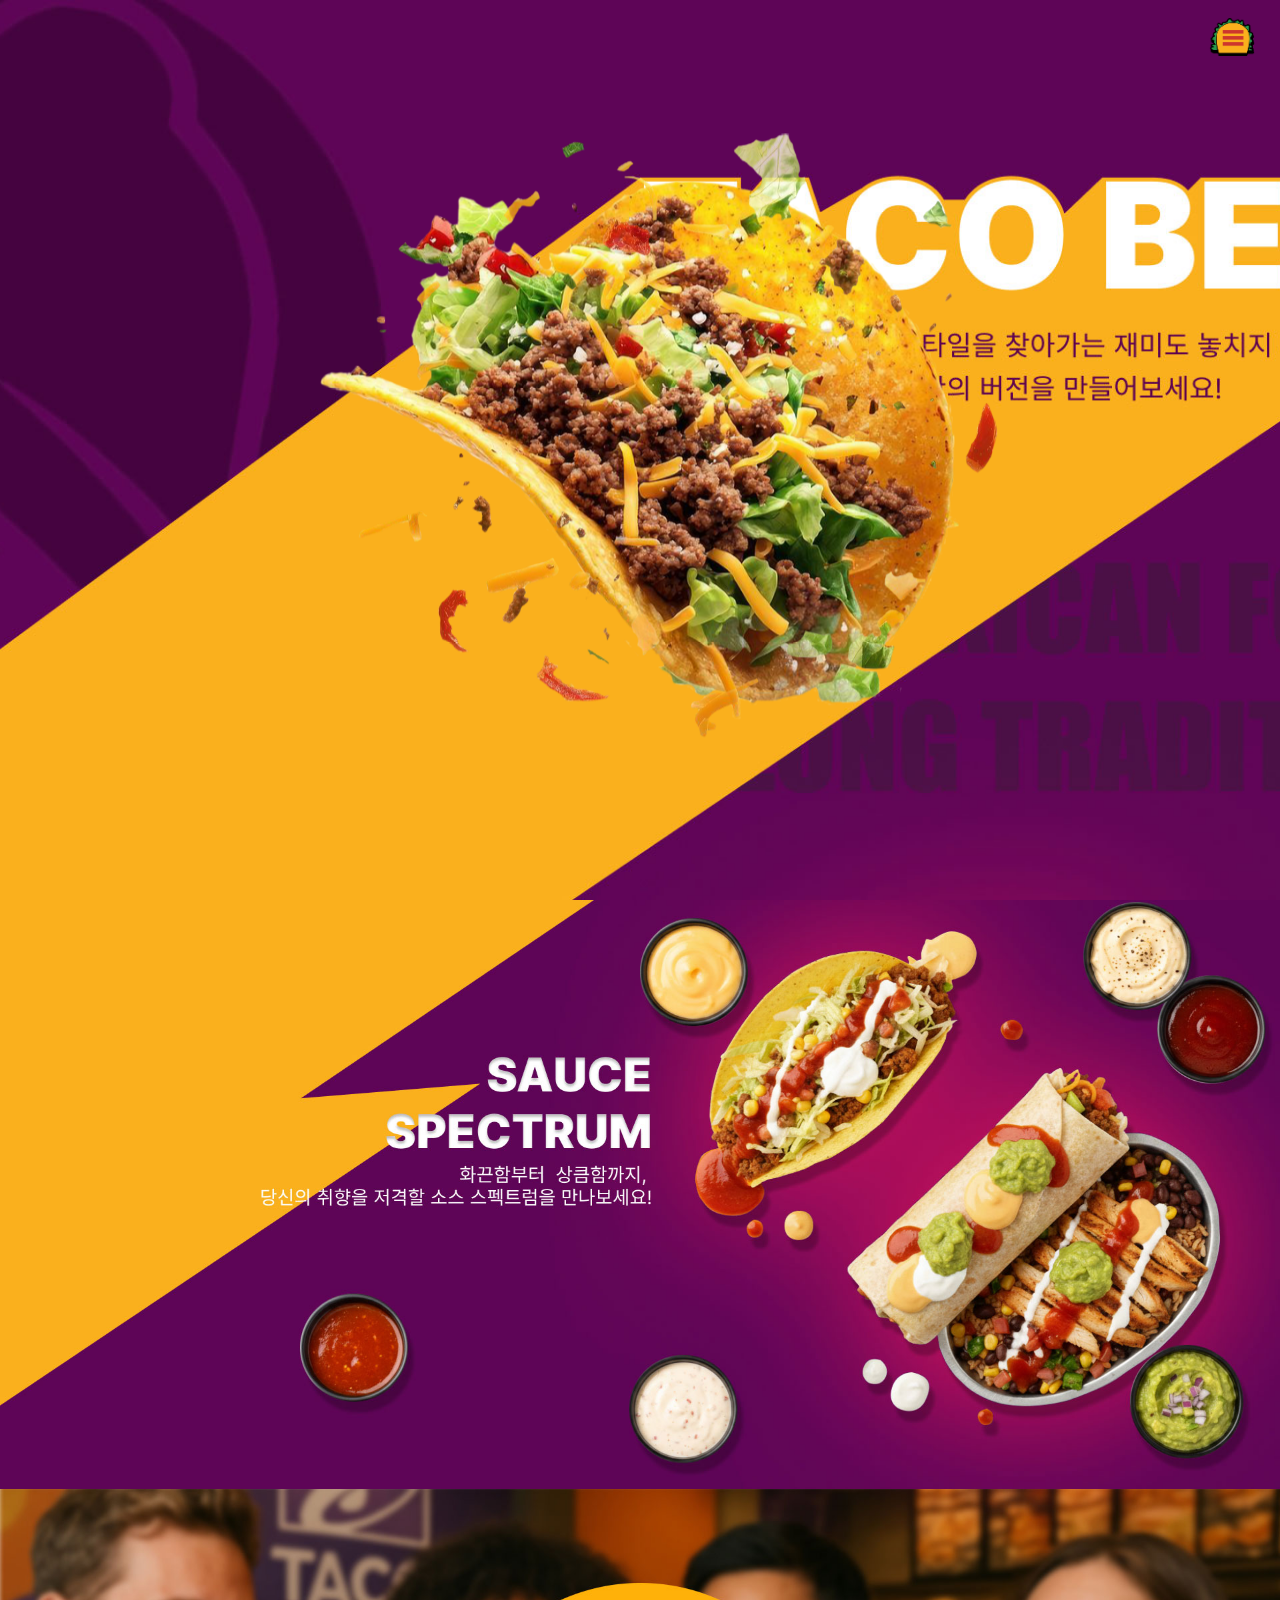
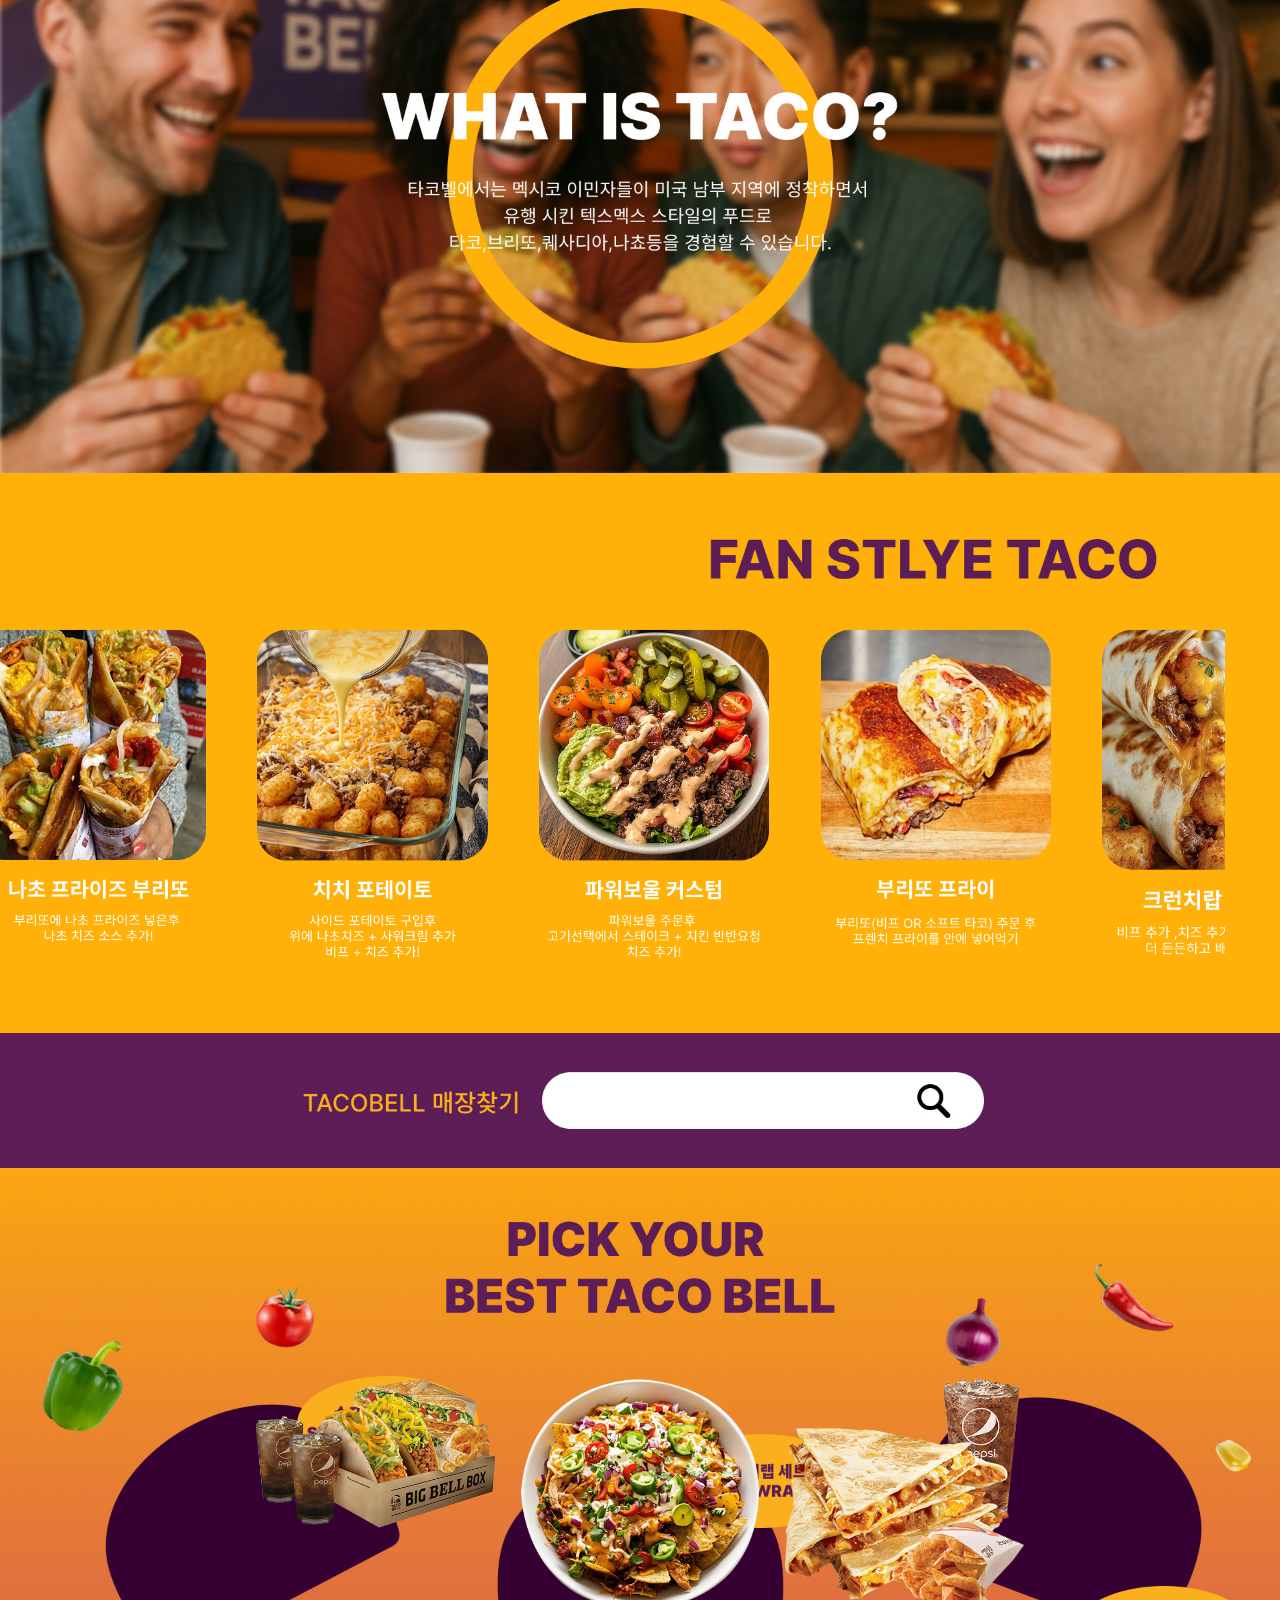
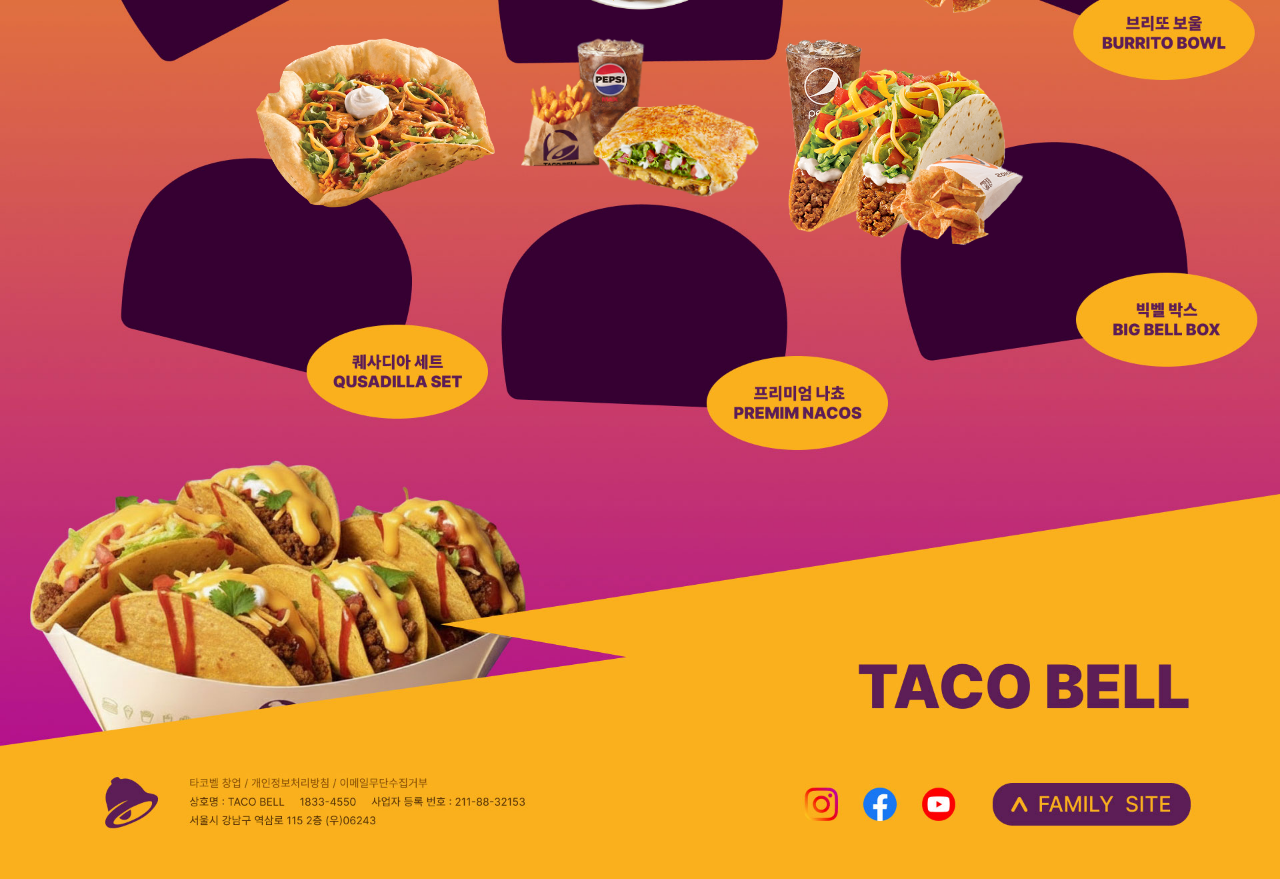
==== index.html @ 6189cd12 "타코" ====
<!DOCTYPE html>
<html lang="ko">
  <head>
    <meta charset="UTF-8" />
    <meta name="viewport" content="width=device-width, initial-scale=1.0" />
    <link rel="stylesheet" href="style.css" />
    <title>tacobell</title>
  </head>

  <body>

    <!-- 우측 상단 고정 네비게이션 -->
    <div class="nav-wrap" id="navWrap">
      <nav class="nav-menu" id="navMenu">
        <a href="index.html">Home</a>
        <a href="#">Menu</a>
        <a href="sns.html">SNS</a>
        <a href="#">Store</a>
      </nav>
      <button class="nav-icon" id="toggle">
        <img src="icon.png" alt="menu" />
      </button>
    </div>

    <div id="wrap">
      <!-- HEADER -->
      <div id="header">
        <img src="main_01.jpg" alt="" class="bg" />
        <div class="taco-wrap slide-down">
          <img src="taco1.png" alt="타코" class="taco-main" />
          <img src="taco2.png" alt="부시래기" class="taco-deco" />
        </div>
      </div>

      <div id="main">
        <img src="main_02.jpg" alt="" class="bg" />
      </div>
      <div id="taco"><img src="main_03.jpg" alt="" /></div>
      <div id="fan">
        <img src="main_04.jpg" alt="" class="fan-bg" />
        <div class="slider-container">
          <img src="fd1.png" alt="팬 1" class="slide-item" />
          <img src="fd2.png" alt="팬 2" class="slide-item" />
          <img src="fd3.png" alt="팬 3" class="slide-item" />
          <img src="fd4.png" alt="팬 4" class="slide-item" />
          <img src="fd5.png" alt="팬 5" class="slide-item slide-item--narrow" />
        </div>
      </div>
      <div id="search">
        <img src="main_05.jpg" alt="" class="bg" />
      </div>
      <div id="menu">
        <img src="main_06.jpg" alt="" />
        <div class="food-items">
          <img src="food1.png" alt="" class="food-img" />
          <img src="food2.png" alt="" class="food-img" />
          <img src="food3.png" alt="" class="food-img" />
          <img src="food4.png" alt="" class="food-img" />
          <img src="food5.png" alt="" class="food-img" />
          <img src="food6.png" alt="" class="food-img" />
        </div>
      </div>
      <div id="footer"><img src="main_07.jpg" alt="" /></div>
    </div>

    <script>
      // 네비게이션
      const toggle = document.getElementById('toggle');
      const navMenu = document.getElementById('navMenu');
      toggle.addEventListener('click', function () {
        navMenu.classList.toggle('open');
      });

      // 무한 슬라이더 (순환, 복제 없음)
      const items = Array.from(document.querySelectorAll('#fan .slide-item'));
      const vw = window.innerWidth / 100;
      const itemW = 18 * vw;
      const gap = 4 * vw;
      const step = itemW + gap;

      // 초기 위치 설정
      const positions = items.map(function (item, i) {
        const x = i * step;
        item.style.left = x + 'px';
        return x;
      });

      const speed = 0.3;

      function animateSlider() {
        const maxPos = Math.max.apply(null, positions);
        for (let i = 0; i < items.length; i++) {
          positions[i] -= speed;
          if (positions[i] + itemW < 0) {
            positions[i] = maxPos + step - speed;
          }
          items[i].style.left = positions[i] + 'px';
        }
        requestAnimationFrame(animateSlider);
      }
      animateSlider();
    </script>
  </body>
</html>
---- style.css ----
/* ==============================
   RESET & BASE
============================== */
* {
  margin: 0;
  padding: 0;
  box-sizing: border-box;
}

/* ==============================
   NAV WRAP (우측 상단 고정)
============================== */
.nav-wrap {
  position: fixed;
  top: 2vh;
  right: 2vw;
  z-index: 1000;
  display: flex;
  align-items: center;
  gap: 1.5vw;
}

/* 메뉴 항목들 (기본: 숨김) */
.nav-menu {
  display: flex;
  align-items: center;
  gap: 1.5vw;
  overflow: hidden;
  max-width: 0;
  opacity: 0;
  transition: max-width 0.4s ease, opacity 0.3s ease;
  white-space: nowrap;
}

.nav-menu.open {
  max-width: 50vw;
  opacity: 1;
}

.nav-menu a {
  text-decoration: none;
  color: #ffffff;
  font-size: 1.2vw;
  font-weight: 700;
  letter-spacing: 0.08em;
  text-shadow: 0 1px 4px rgba(0,0,0,0.6);
  transition: color 0.2s ease;
}

.nav-menu a:hover {
  color: #2563eb;
}

/* 아이콘 버튼 */
.nav-icon {
  background: none;
  border: none;
  cursor: pointer;
  padding: 0;
  flex-shrink: 0;
}

.nav-icon img {
  width: 3.5vw;
  min-width: 40px;
  max-width: 60px;
  display: block;
}

/* ==============================
   HEADER
============================== */
#header {
  position: relative;
  width: 100%;
  height: 100vh;
  overflow: hidden;
}

#header .bg {
  width: 100%;
  height: 100%;
  object-fit: cover;
  display: block;
}

/* ==============================
   TACO ANIMATION
============================== */
.taco-wrap {
  position: absolute;
  top: 50%;
  left: 50%;
  transform: translate(-50%, -50%);
}

.taco-main {
  width: 22vw;
}

.taco-deco {
  position: absolute;
  width: 10vw;
  bottom: -2vh;
  right: -3vw;
}

.slide-down {
  animation: slide-down 0.6s cubic-bezier(.25,.46,.45,.94) both;
}

@keyframes slide-down {
  0% {
    transform: translate(-50%, calc(-50% - 20vh));
    opacity: 0;
  }
  100% {
    transform: translate(-50%, -50%);
    opacity: 1;
  }
}

/* ==============================
   MAIN SECTIONS
============================== */
#wrap img {
  width: 100%;
  display: block;
}

#main {
  position: relative;
}

#main .bg {
  width: 100%;
  display: block;
}


/* ==============================
   FAN SLIDER
============================== */
#fan {
  position: relative;
  overflow: hidden;
}

.fan-bg {
  width: 100%;
  display: block;
}

.slider-container {
  position: absolute;
  bottom: 5vh;
  left: 0;
  width: 100%;
  overflow: hidden;
}

.slider-container {
  position: absolute;
  top: 60%;
  transform: translateY(-50%);
  left: 0;
  width: 100%;
  height: 28vw;
  overflow: hidden;
}

#fan .slide-item {
  position: absolute;
  width: 18vw;
  top: 0;
}

#fan .slide-item--narrow {
  width: 9.6vw;
}

/* ==============================
   SEARCH
============================== */
#search {
  position: relative;
}


/* ==============================
   MENU / FOOD ITEMS
============================== */
#menu {
  position: relative;
}

.food-items {
  position: absolute;
  top: 50%;
  left: 50%;
  transform: translate(-50%, -50%);
  display: grid;
  grid-template-columns: repeat(3, 1fr);
  gap: 2vw;
  width: 60vw;
}

.food-items img {
  width: 100%;
}

/* ==============================
   FOOTER
============================== */
#footer img {
  width: 100%;
  display: block;
}
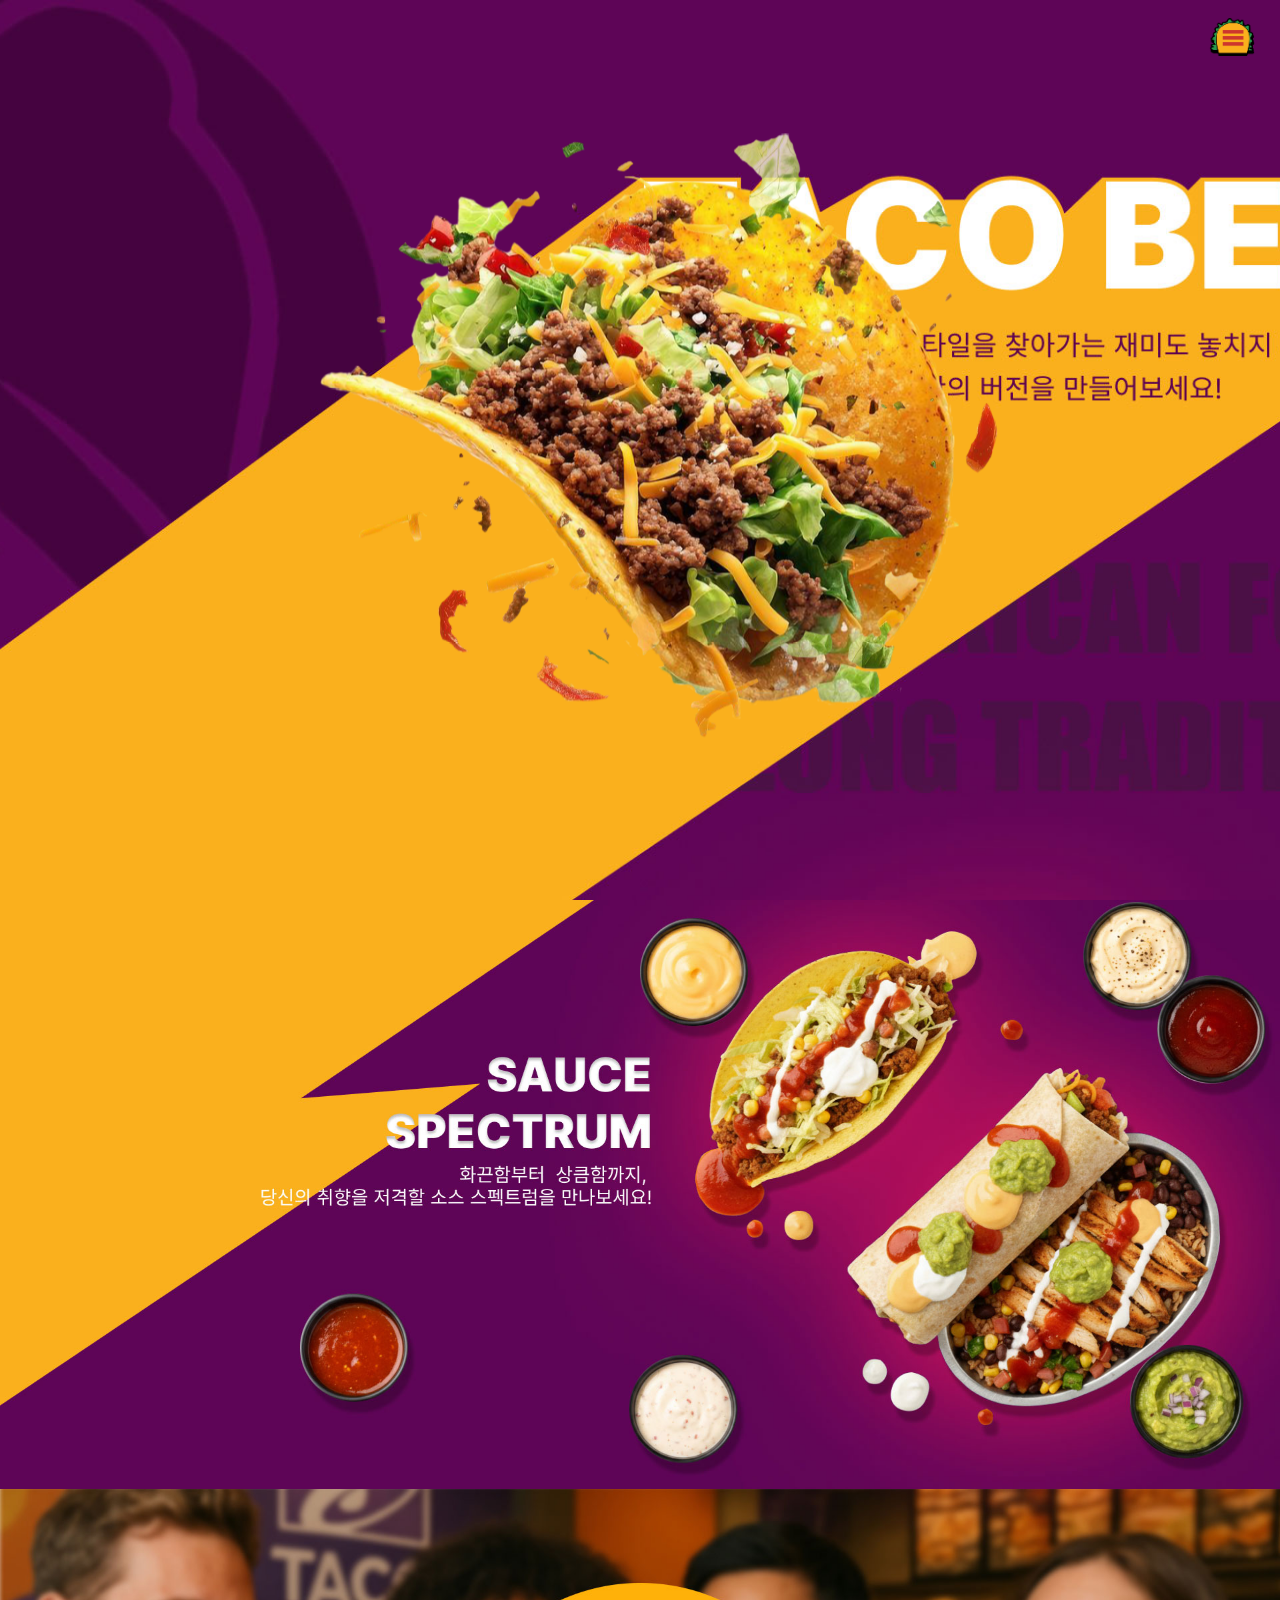
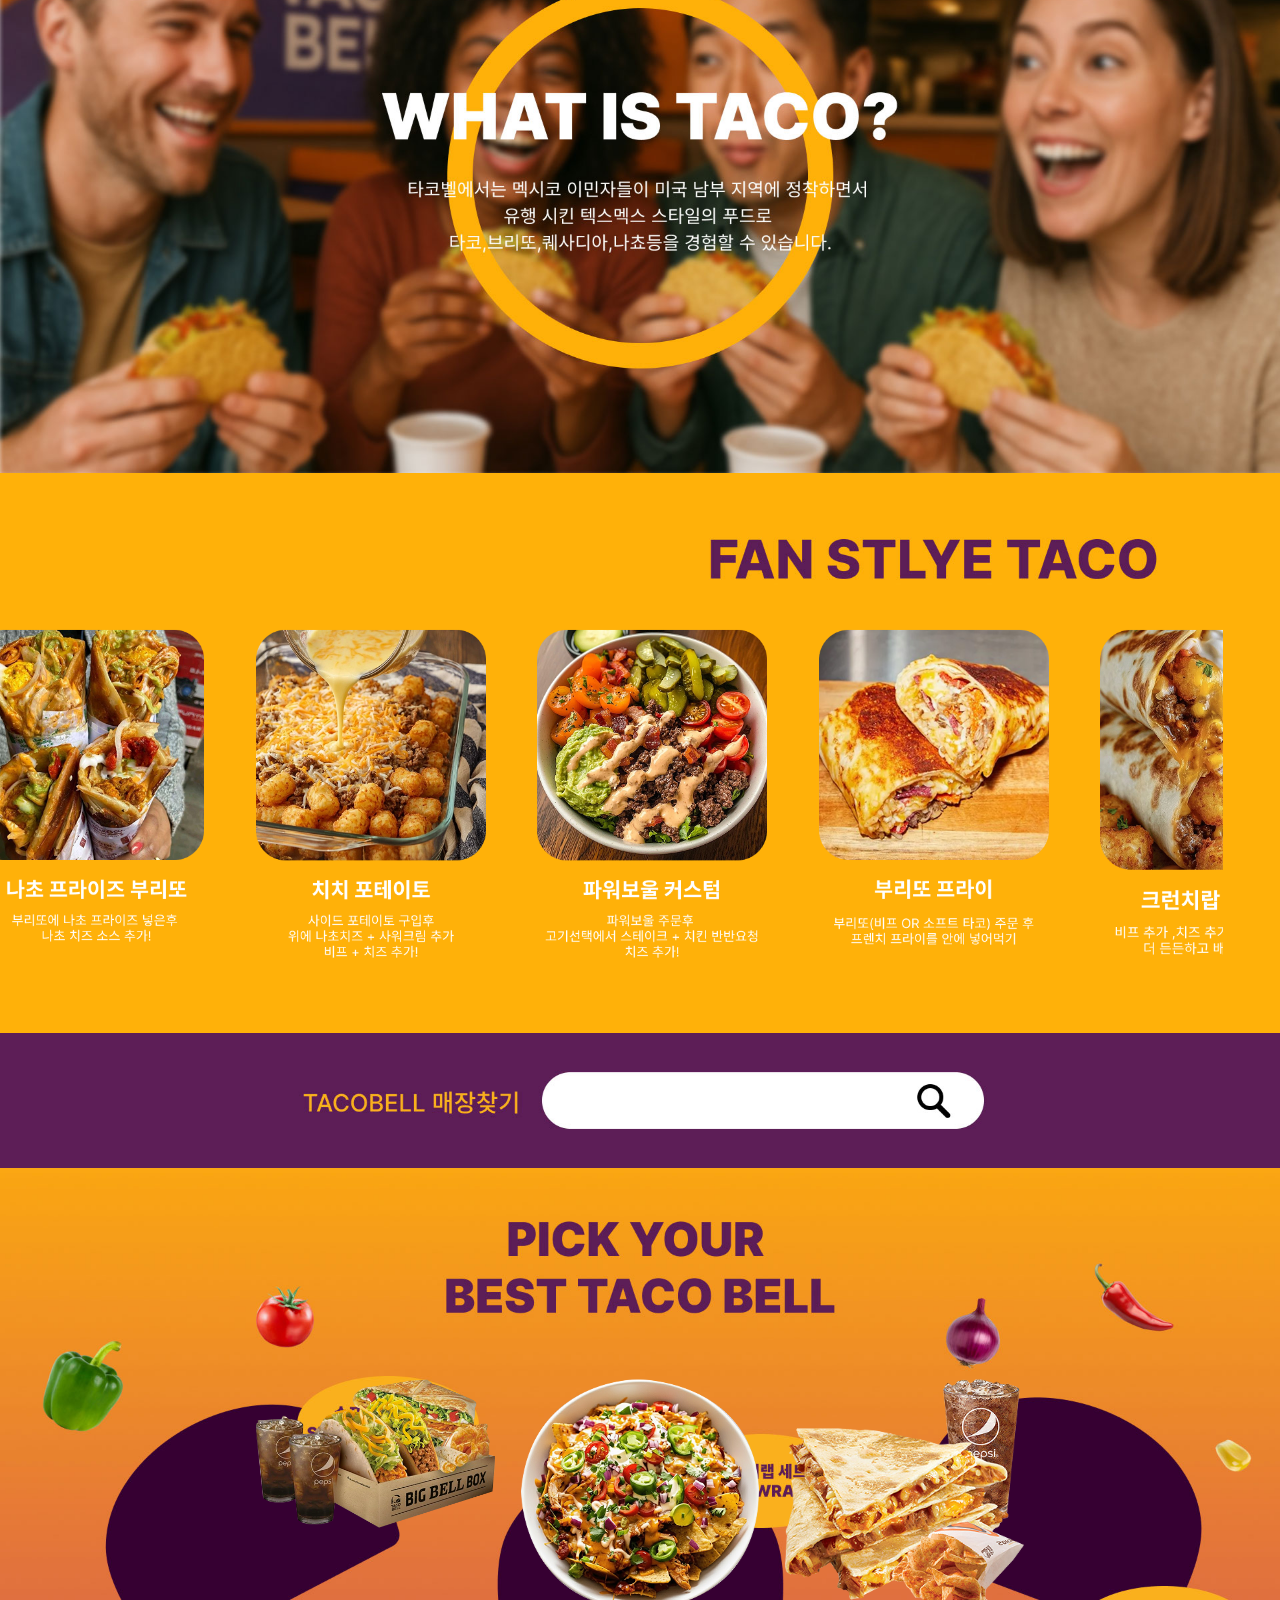
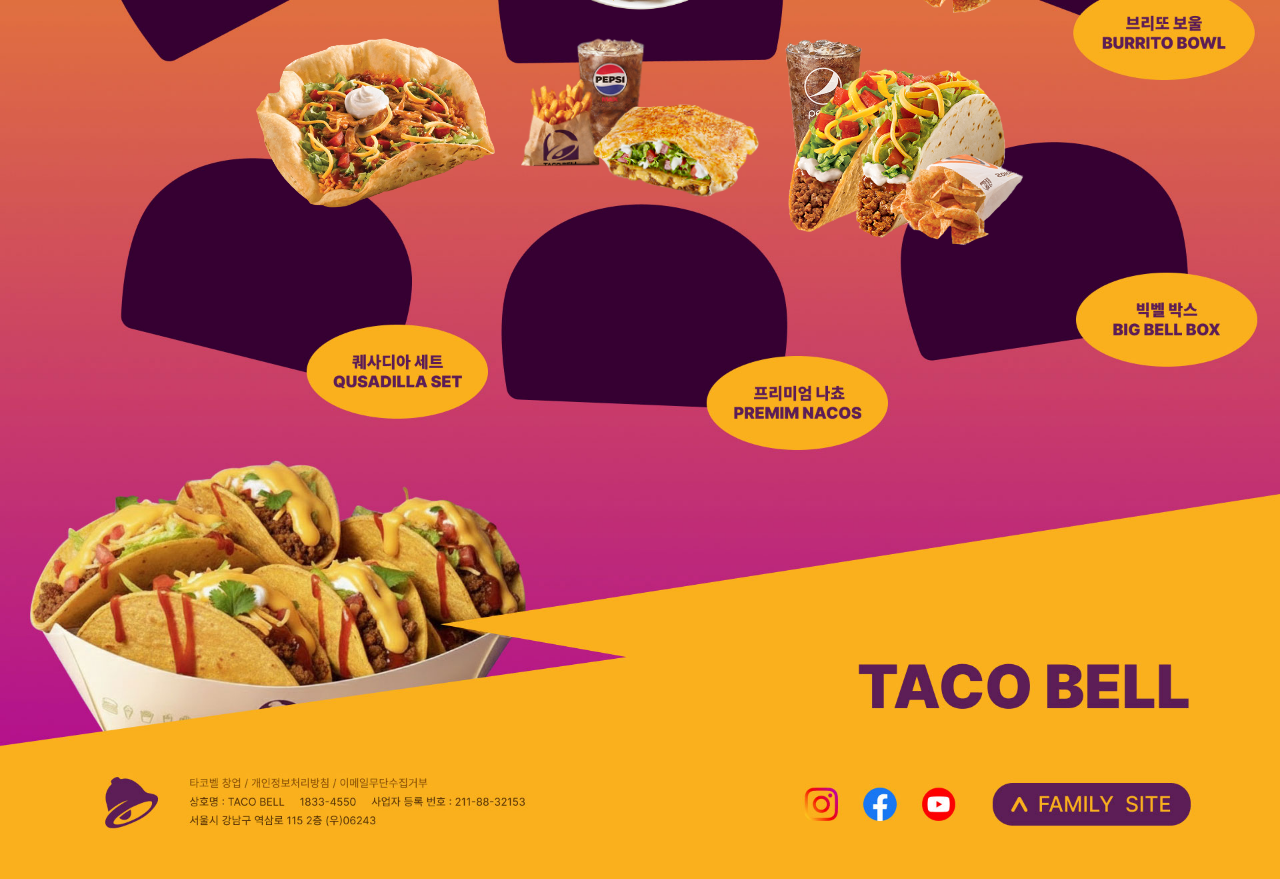
==== commit cb6f6661: "폴더정리" ====
--- a/index.html
+++ b/index.html
@@ -18,49 +18,49 @@
         <a href="#">Store</a>
       </nav>
       <button class="nav-icon" id="toggle">
-        <img src="icon.png" alt="menu" />
+        <img src="images/icon.png" alt="menu" />
       </button>
     </div>
 
     <div id="wrap">
       <!-- HEADER -->
       <div id="header">
-        <img src="main_01.jpg" alt="" class="bg" />
+        <img src="images/main_01.jpg" alt="" class="bg" />
         <div class="taco-wrap slide-down">
-          <img src="taco1.png" alt="타코" class="taco-main" />
-          <img src="taco2.png" alt="부시래기" class="taco-deco" />
+          <img src="images/taco1.png" alt="타코" class="taco-main" />
+          <img src="images/taco2.png" alt="부시래기" class="taco-deco" />
         </div>
       </div>
 
       <div id="main">
-        <img src="main_02.jpg" alt="" class="bg" />
+        <img src="images/main_02.jpg" alt="" class="bg" />
       </div>
-      <div id="taco"><img src="main_03.jpg" alt="" /></div>
+      <div id="taco"><img src="images/main_03.jpg" alt="" /></div>
       <div id="fan">
-        <img src="main_04.jpg" alt="" class="fan-bg" />
+        <img src="images/main_04.jpg" alt="" class="fan-bg" />
         <div class="slider-container">
-          <img src="fd1.png" alt="팬 1" class="slide-item" />
-          <img src="fd2.png" alt="팬 2" class="slide-item" />
-          <img src="fd3.png" alt="팬 3" class="slide-item" />
-          <img src="fd4.png" alt="팬 4" class="slide-item" />
-          <img src="fd5.png" alt="팬 5" class="slide-item slide-item--narrow" />
+          <img src="images/fd1.png" alt="팬 1" class="slide-item" />
+          <img src="images/fd2.png" alt="팬 2" class="slide-item" />
+          <img src="images/fd3.png" alt="팬 3" class="slide-item" />
+          <img src="images/fd4.png" alt="팬 4" class="slide-item" />
+          <img src="images/fd5.png" alt="팬 5" class="slide-item slide-item--narrow" />
         </div>
       </div>
       <div id="search">
-        <img src="main_05.jpg" alt="" class="bg" />
+        <img src="images/main_05.jpg" alt="" class="bg" />
       </div>
       <div id="menu">
-        <img src="main_06.jpg" alt="" />
+        <img src="images/main_06.jpg" alt="" />
         <div class="food-items">
-          <img src="food1.png" alt="" class="food-img" />
-          <img src="food2.png" alt="" class="food-img" />
-          <img src="food3.png" alt="" class="food-img" />
-          <img src="food4.png" alt="" class="food-img" />
-          <img src="food5.png" alt="" class="food-img" />
-          <img src="food6.png" alt="" class="food-img" />
+          <img src="images/food1.png" alt="" class="food-img" />
+          <img src="images/food2.png" alt="" class="food-img" />
+          <img src="images/food3.png" alt="" class="food-img" />
+          <img src="images/food4.png" alt="" class="food-img" />
+          <img src="images/food5.png" alt="" class="food-img" />
+          <img src="images/food6.png" alt="" class="food-img" />
         </div>
       </div>
-      <div id="footer"><img src="main_07.jpg" alt="" /></div>
+      <div id="footer"><img src="images/main_07.jpg" alt="" /></div>
     </div>
 
     <script>
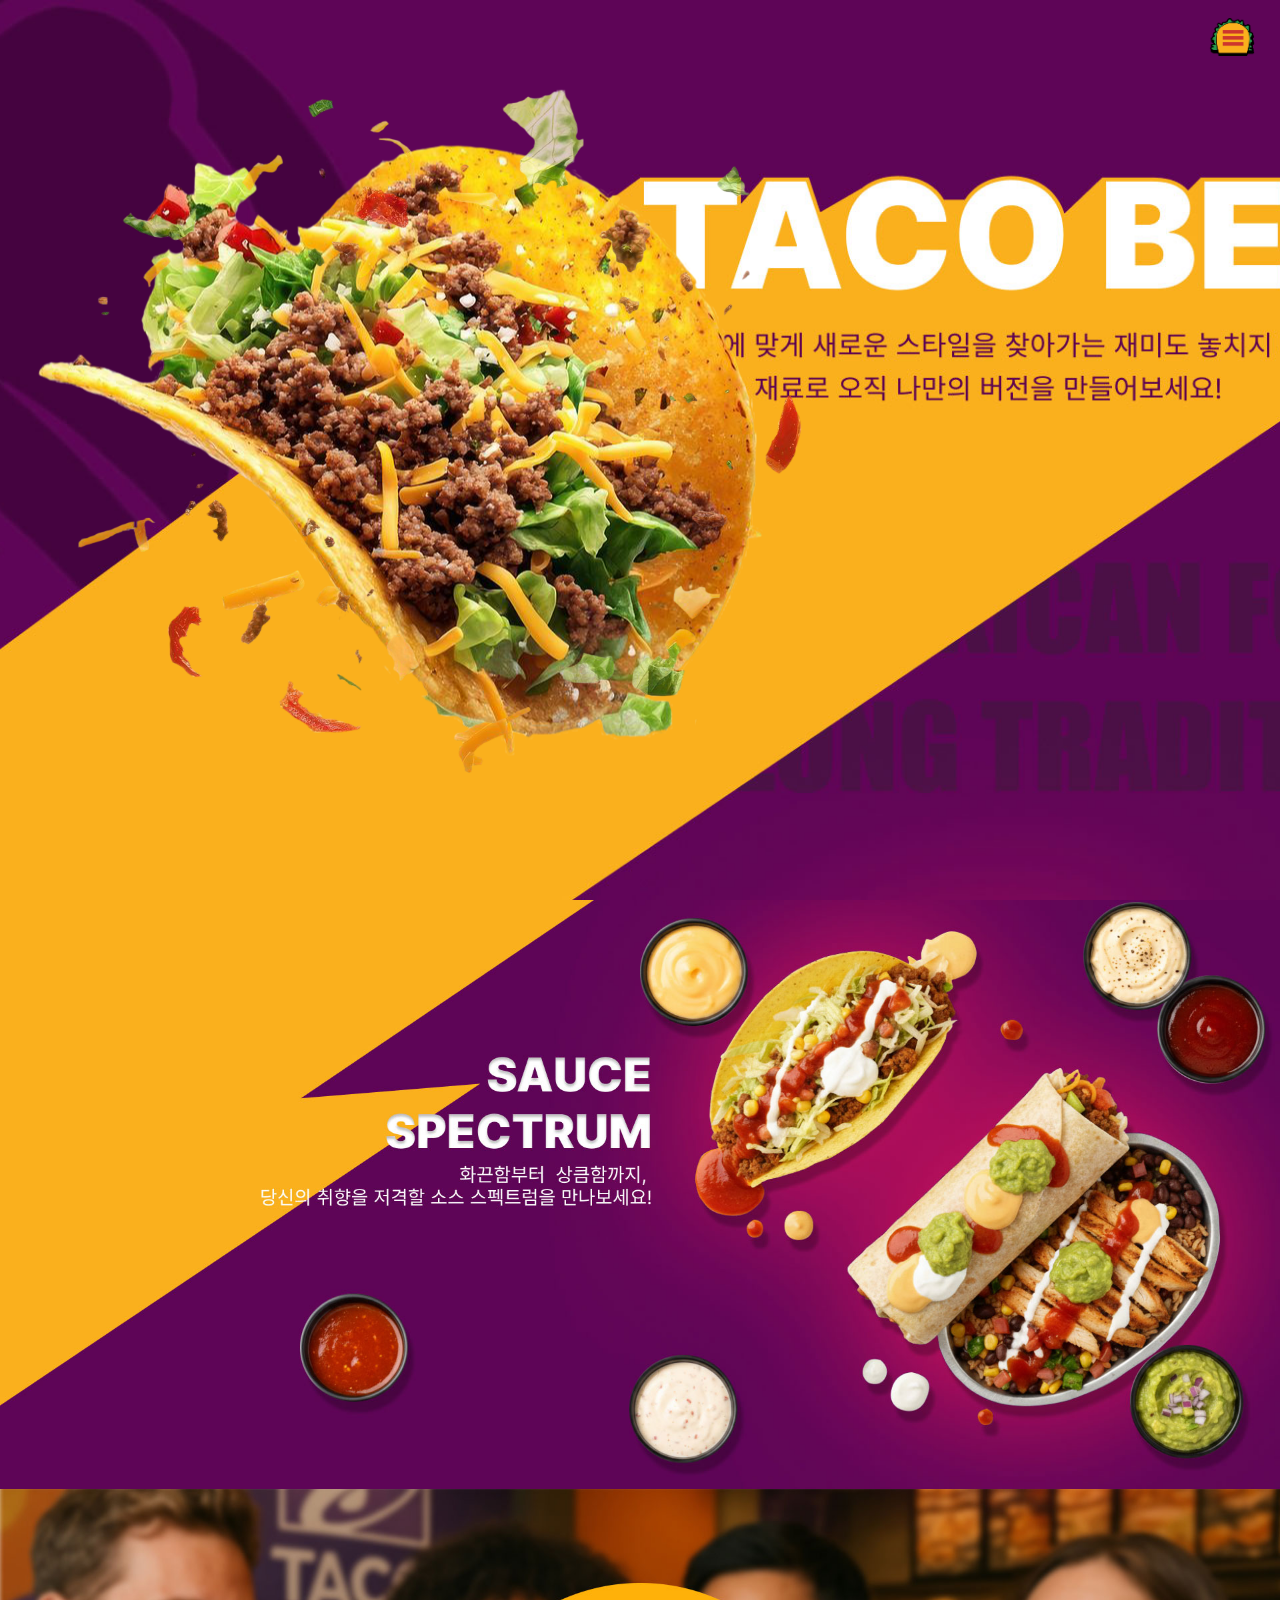
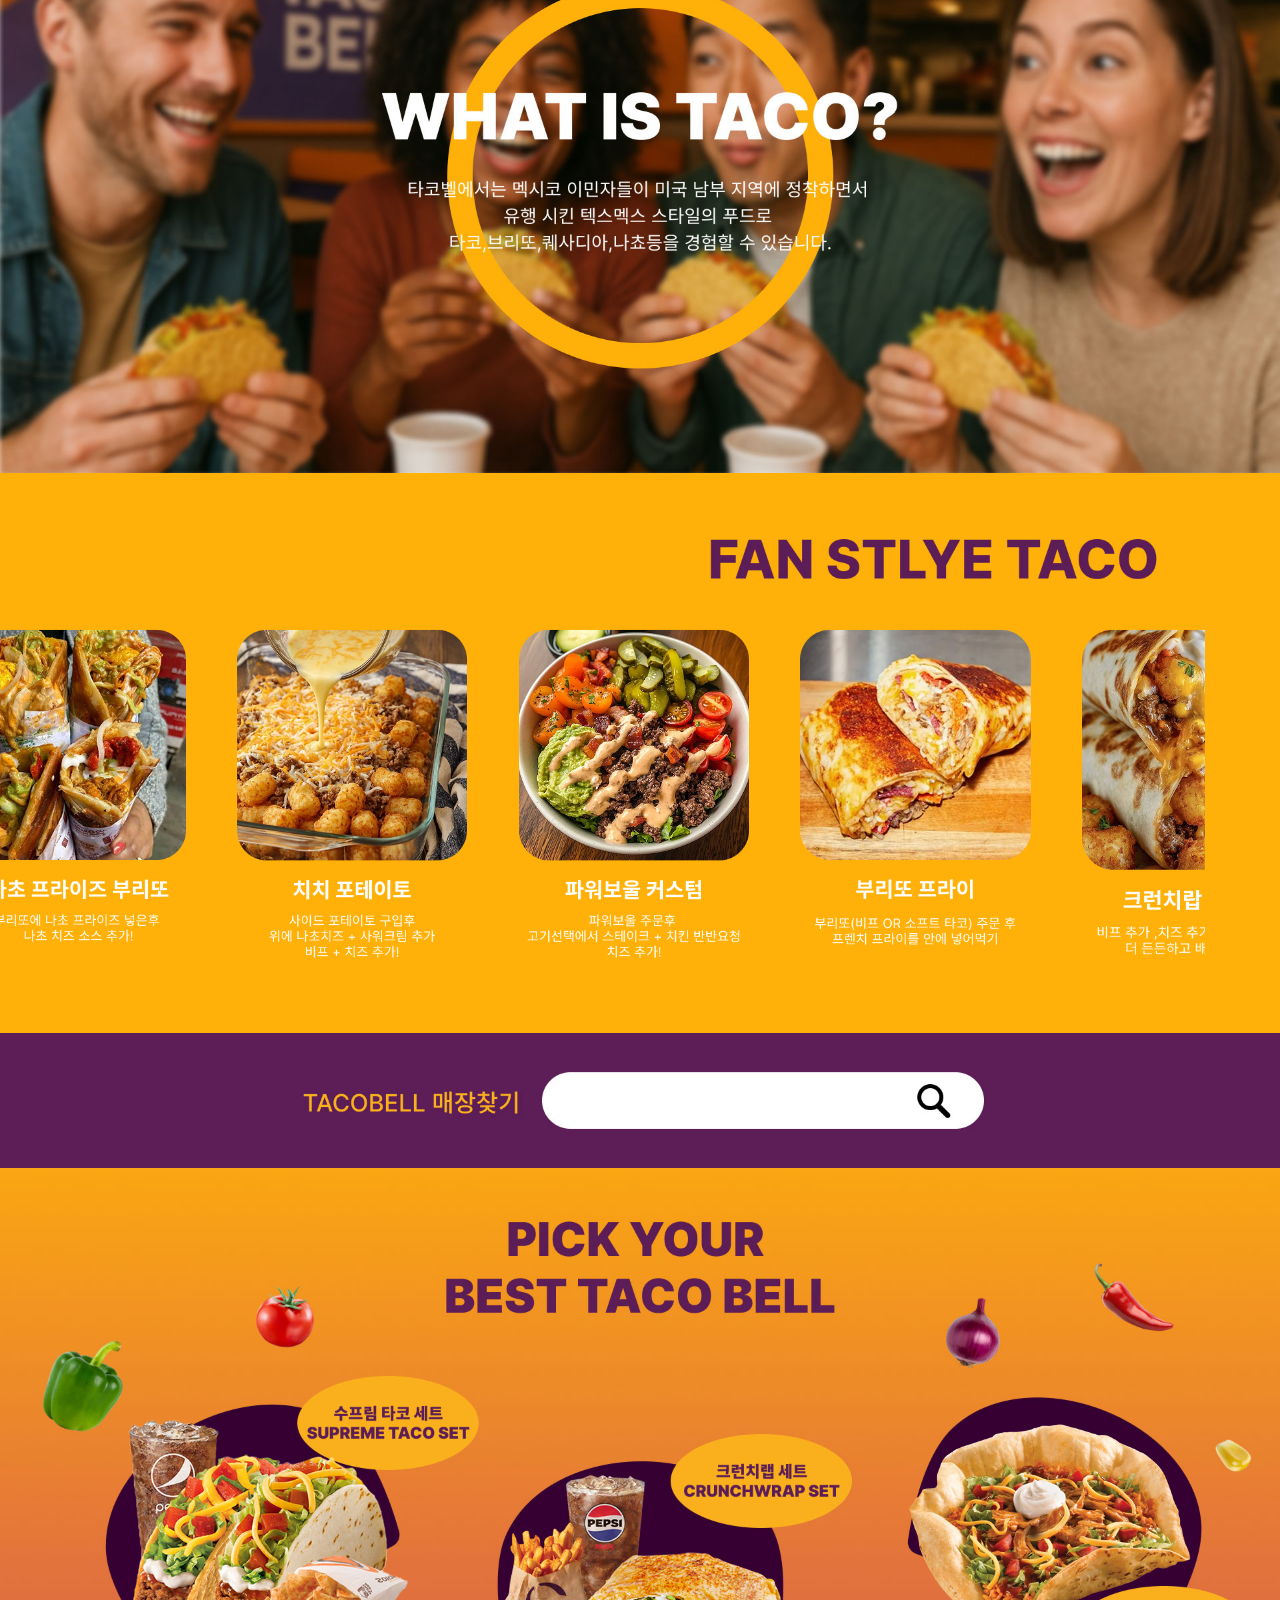
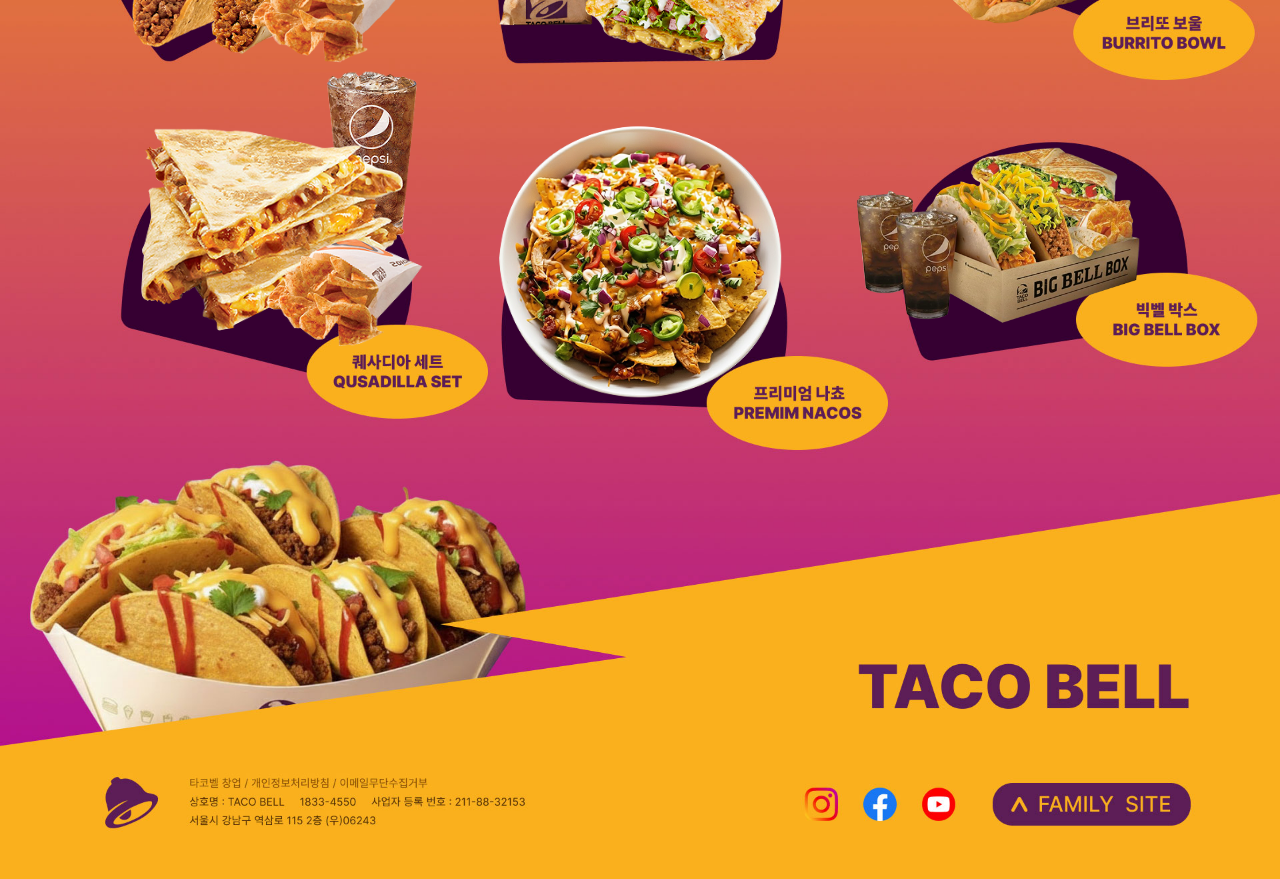
==== commit 6cc29925: "타코 최종" ====
--- a/index.html
+++ b/index.html
@@ -52,12 +52,12 @@
       <div id="menu">
         <img src="images/main_06.jpg" alt="" />
         <div class="food-items">
-          <img src="images/food1.png" alt="" class="food-img" />
-          <img src="images/food2.png" alt="" class="food-img" />
-          <img src="images/food3.png" alt="" class="food-img" />
-          <img src="images/food4.png" alt="" class="food-img" />
-          <img src="images/food5.png" alt="" class="food-img" />
-          <img src="images/food6.png" alt="" class="food-img" />
+          <img src="images/food1.png" alt="" class="food-img food-img--1" />
+          <img src="images/food2.png" alt="" class="food-img food-img--2" />
+          <img src="images/food3.png" alt="" class="food-img food-img--3" />
+          <img src="images/food4.png" alt="" class="food-img food-img--4" />
+          <img src="images/food5.png" alt="" class="food-img food-img--5" />
+          <img src="images/food6.png" alt="" class="food-img food-img--6" />
         </div>
       </div>
       <div id="footer"><img src="images/main_07.jpg" alt="" /></div>
@@ -73,26 +73,42 @@
 
       // 무한 슬라이더 (순환, 복제 없음)
       const items = Array.from(document.querySelectorAll('#fan .slide-item'));
-      const vw = window.innerWidth / 100;
-      const itemW = 18 * vw;
-      const gap = 4 * vw;
-      const step = itemW + gap;
 
-      // 초기 위치 설정
+      function getMetrics() {
+        const vw = window.innerWidth / 100;
+        return {
+          itemW: 18 * vw,
+          gap:    4 * vw,
+          step:  22 * vw
+        };
+      }
+
+      let metrics = getMetrics();
       const positions = items.map(function (item, i) {
-        const x = i * step;
+        const x = i * metrics.step;
         item.style.left = x + 'px';
         return x;
       });
 
-      const speed = 0.3;
+      // 창 크기 바뀌면 위치 재계산
+      window.addEventListener('resize', function () {
+        const prev = metrics;
+        metrics = getMetrics();
+        const ratio = metrics.step / prev.step;
+        for (let i = 0; i < items.length; i++) {
+          positions[i] = positions[i] * ratio;
+          items[i].style.left = positions[i] + 'px';
+        }
+      });
+
+      const speed = 0.5;
 
       function animateSlider() {
         const maxPos = Math.max.apply(null, positions);
         for (let i = 0; i < items.length; i++) {
           positions[i] -= speed;
-          if (positions[i] + itemW < 0) {
-            positions[i] = maxPos + step - speed;
+          if (positions[i] + metrics.itemW < 0) {
+            positions[i] = maxPos + metrics.step - speed;
           }
           items[i].style.left = positions[i] + 'px';
         }
--- a/style.css
+++ b/style.css
@@ -28,7 +28,9 @@
   overflow: hidden;
   max-width: 0;
   opacity: 0;
-  transition: max-width 0.4s ease, opacity 0.3s ease;
+  transition:
+    max-width 0.4s ease,
+    opacity 0.3s ease;
   white-space: nowrap;
 }
 
@@ -43,7 +45,7 @@
   font-size: 1.2vw;
   font-weight: 700;
   letter-spacing: 0.08em;
-  text-shadow: 0 1px 4px rgba(0,0,0,0.6);
+  text-shadow: 0 1px 4px rgba(0, 0, 0, 0.6);
   transition: color 0.2s ease;
 }
 
@@ -90,8 +92,8 @@
 .taco-wrap {
   position: absolute;
   top: 50%;
-  left: 50%;
-  transform: translate(-50%, -50%);
+  left: 3%;
+  transform: translateY(-50%);
 }
 
 .taco-main {
@@ -106,17 +108,26 @@
 }
 
 .slide-down {
-  animation: slide-down 0.6s cubic-bezier(.25,.46,.45,.94) both;
-}
-
-@keyframes slide-down {
+  animation: bounce-drop 1s ease both;
+}
+
+@keyframes bounce-drop {
   0% {
-    transform: translate(-50%, calc(-50% - 20vh));
+    transform: translateY(calc(-50% - 60vh));
     opacity: 0;
   }
+  60% {
+    transform: translateY(calc(-50% + 8%));
+    opacity: 1;
+  }
+  75% {
+    transform: translateY(calc(-50% - 4%));
+  }
+  88% {
+    transform: translateY(calc(-50% + 2%));
+  }
   100% {
-    transform: translate(-50%, -50%);
-    opacity: 1;
+    transform: translateY(-50%);
   }
 }
 
@@ -136,7 +147,6 @@
   width: 100%;
   display: block;
 }
-
 
 /* ==============================
    FAN SLIDER
@@ -186,7 +196,6 @@
   position: relative;
 }
 
-
 /* ==============================
    MENU / FOOD ITEMS
 ============================== */
@@ -196,17 +205,54 @@
 
 .food-items {
   position: absolute;
-  top: 50%;
+  top: 0;
+  left: 0;
+  width: 100%;
+  height: 100%;
+}
+
+#menu .food-img {
+  position: absolute;
+  width: 22vw;
+  transform: translate(-50%, -50%);
+  animation: food-bounce 2s ease-in-out infinite;
+}
+
+@keyframes food-bounce {
+  0%, 100% { transform: translate(-50%, -50%);       }
+  50%       { transform: translate(-50%, calc(-50% - 1.5vh)); }
+}
+
+.food-img--1 { animation-delay: 0s;    }
+.food-img--2 { animation-delay: 0.3s;  }
+.food-img--3 { animation-delay: 0.6s;  }
+.food-img--4 { animation-delay: 0.15s; }
+.food-img--5 { animation-delay: 0.45s; }
+.food-img--6 { animation-delay: 0.75s; }
+
+.food-img--1 {
+  left: 21%;
+  top: 42%;
+}
+.food-img--2 {
   left: 50%;
-  transform: translate(-50%, -50%);
-  display: grid;
-  grid-template-columns: repeat(3, 1fr);
-  gap: 2vw;
-  width: 60vw;
-}
-
-.food-items img {
-  width: 100%;
+  top: 45%;
+}
+.food-img--3 {
+  left: 82%;
+  top: 40%;
+}
+.food-img--4 {
+  left: 22%;
+  top: 72%;
+}
+.food-img--5 {
+  left: 50%;
+  top: 78%;
+}
+.food-img--6 {
+  left: 78%;
+  top: 75%;
 }
 
 /* ==============================
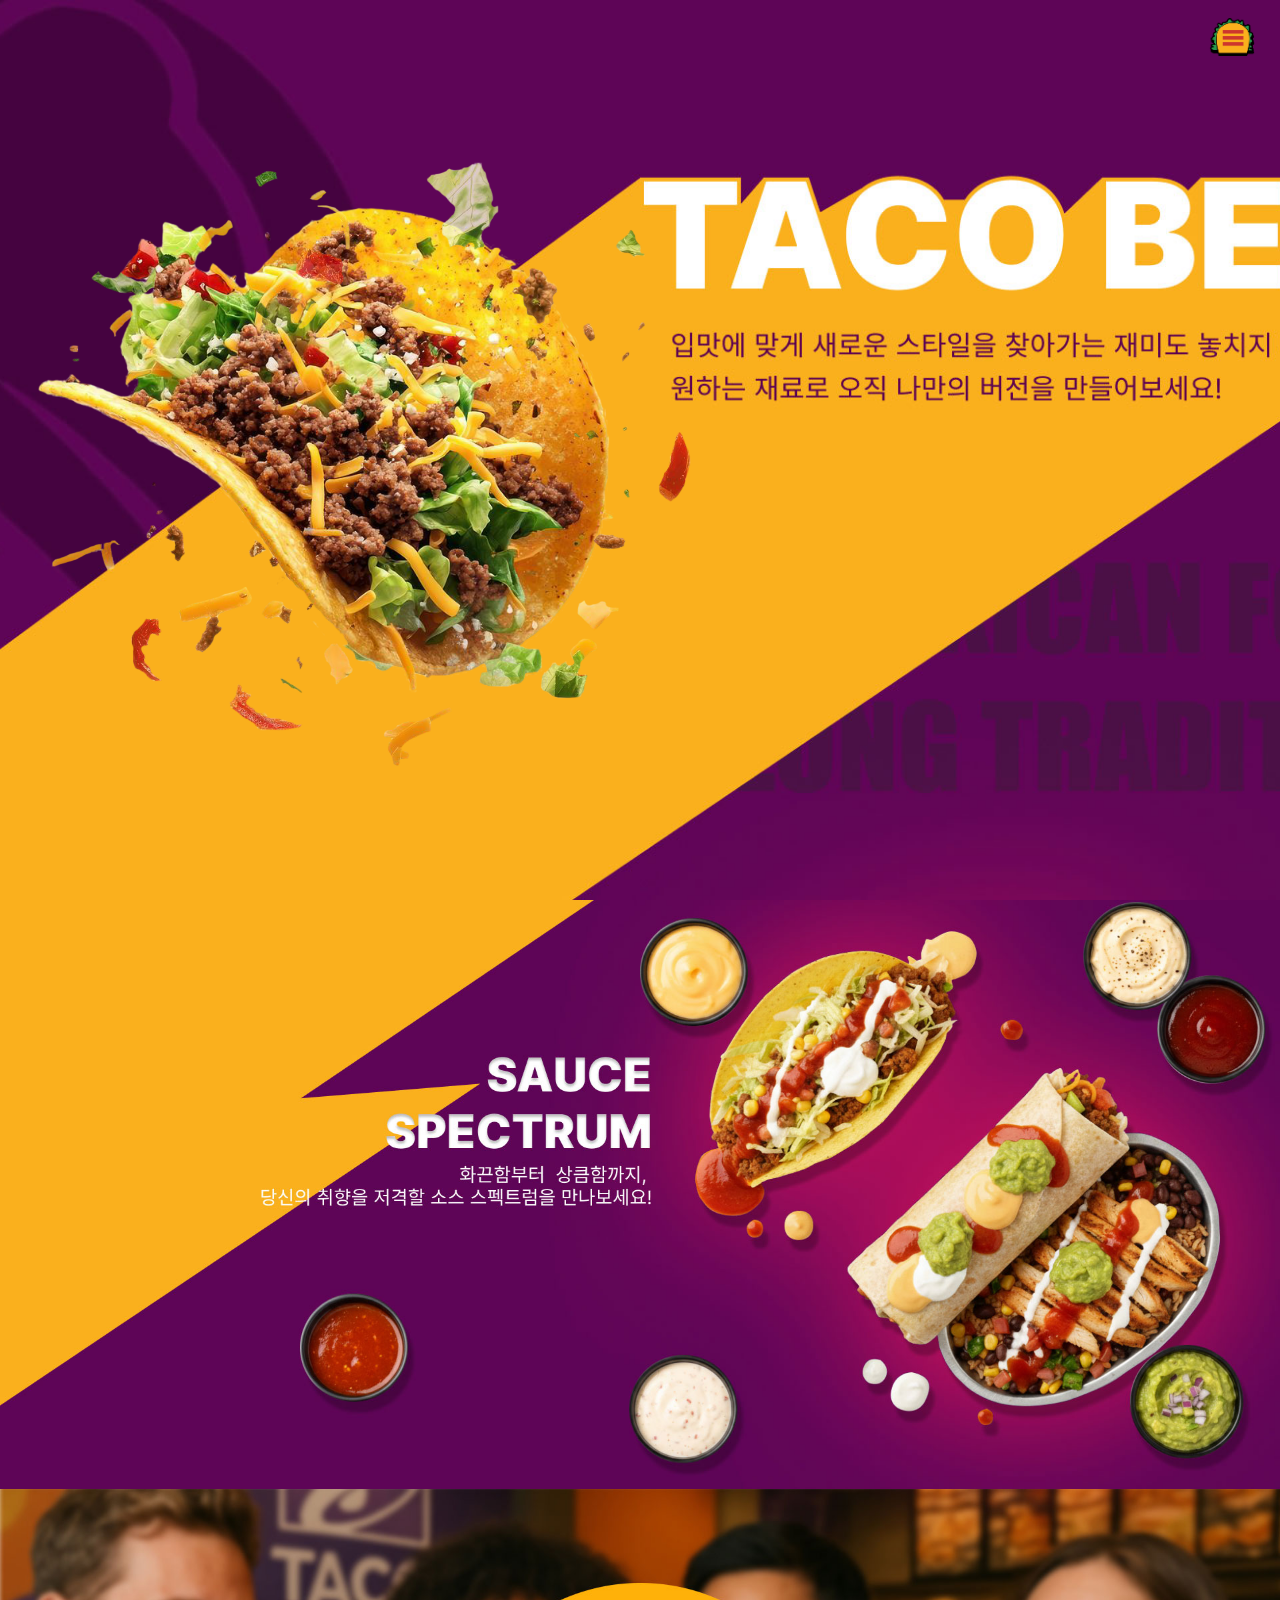
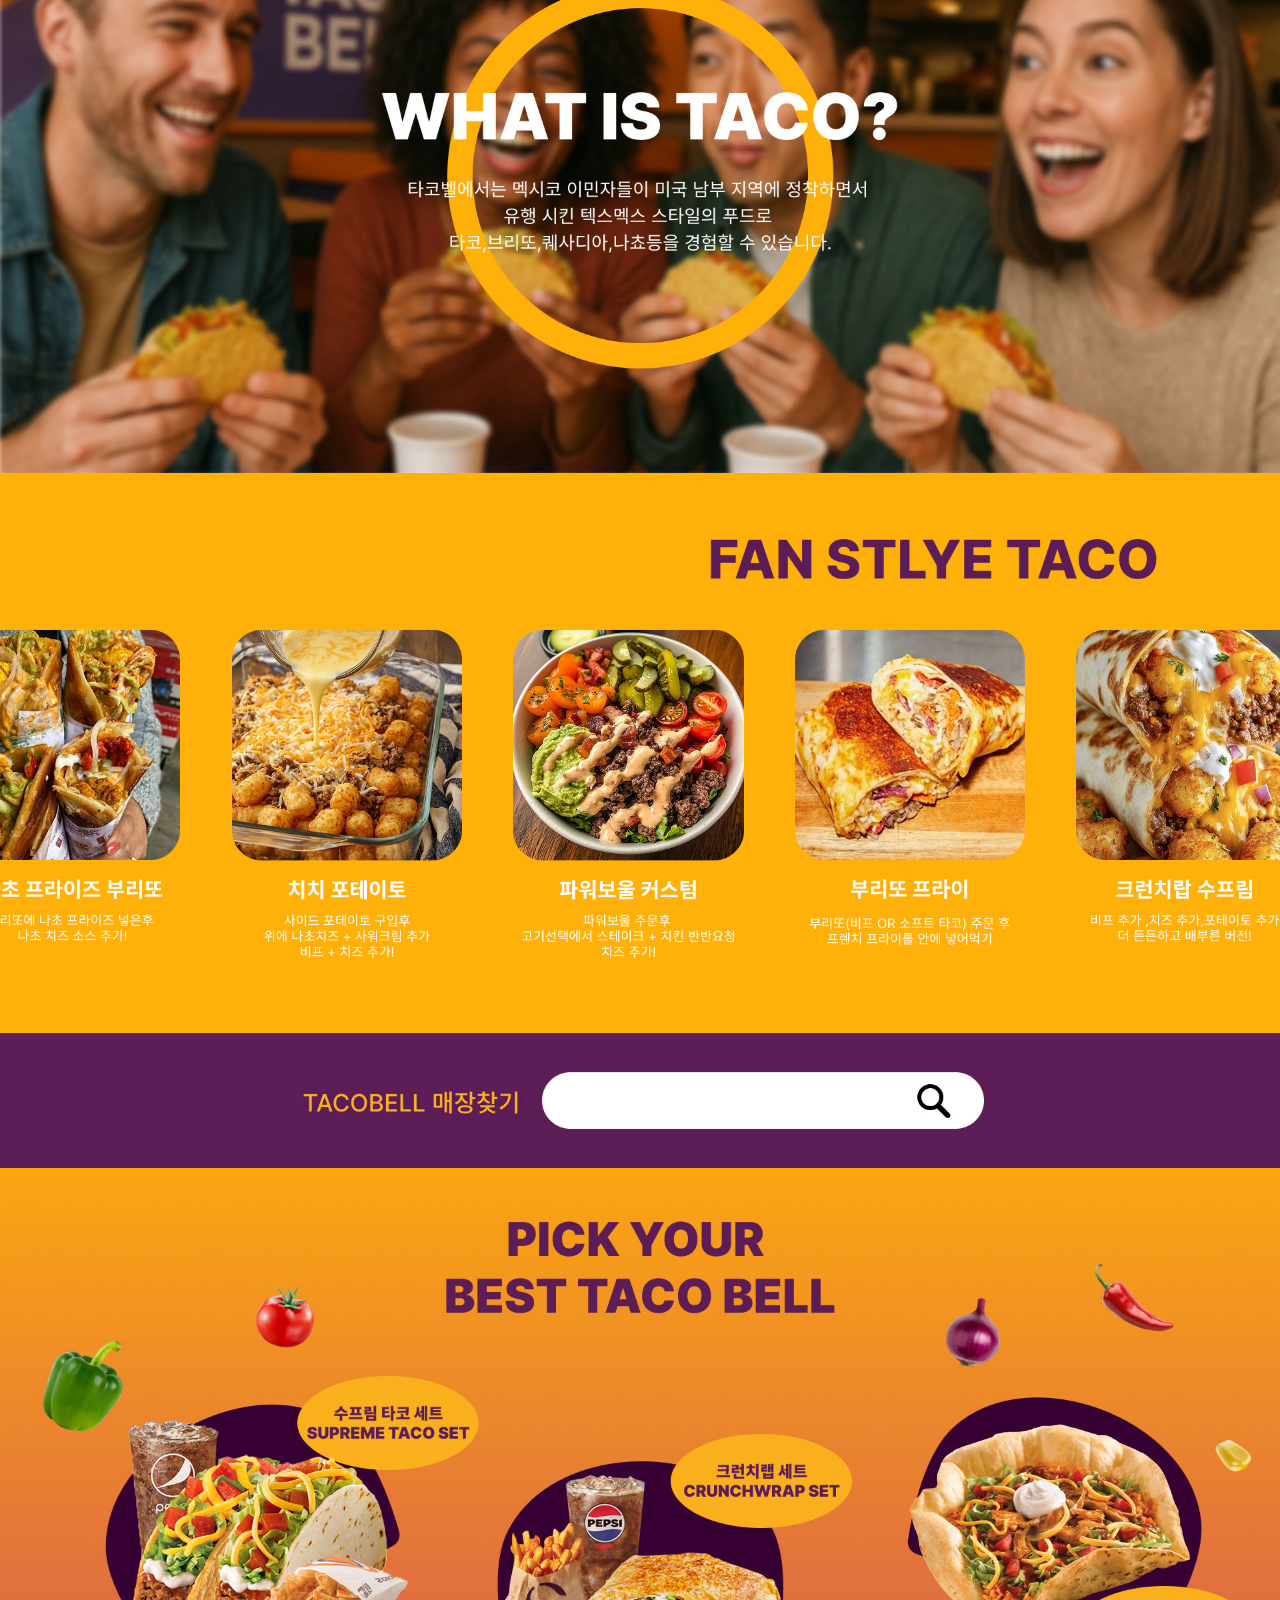
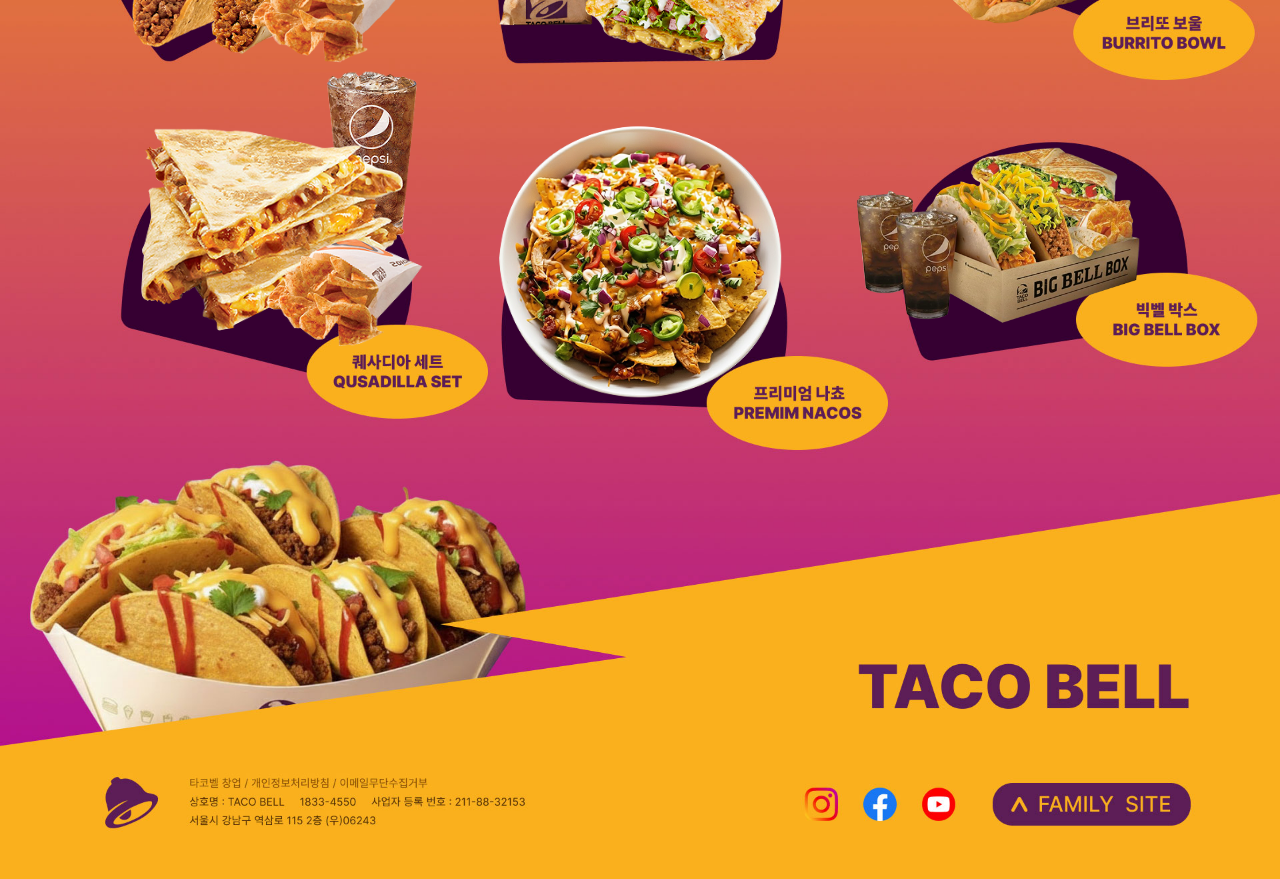
==== commit 51227f8c: "이미지 추가" ====
--- a/index.html
+++ b/index.html
@@ -1,4 +1,4 @@
-<!DOCTYPE html>
+<!doctype html>
 <html lang="ko">
   <head>
     <meta charset="UTF-8" />
@@ -8,7 +8,6 @@
   </head>
 
   <body>
-
     <!-- 우측 상단 고정 네비게이션 -->
     <div class="nav-wrap" id="navWrap">
       <nav class="nav-menu" id="navMenu">
@@ -43,7 +42,7 @@
           <img src="images/fd2.png" alt="팬 2" class="slide-item" />
           <img src="images/fd3.png" alt="팬 3" class="slide-item" />
           <img src="images/fd4.png" alt="팬 4" class="slide-item" />
-          <img src="images/fd5.png" alt="팬 5" class="slide-item slide-item--narrow" />
+          <img src="images/fd7.png" alt="팬 5" class="slide-item" />
         </div>
       </div>
       <div id="search">
@@ -65,39 +64,39 @@
 
     <script>
       // 네비게이션
-      const toggle = document.getElementById('toggle');
-      const navMenu = document.getElementById('navMenu');
-      toggle.addEventListener('click', function () {
-        navMenu.classList.toggle('open');
+      const toggle = document.getElementById("toggle");
+      const navMenu = document.getElementById("navMenu");
+      toggle.addEventListener("click", function () {
+        navMenu.classList.toggle("open");
       });
 
       // 무한 슬라이더 (순환, 복제 없음)
-      const items = Array.from(document.querySelectorAll('#fan .slide-item'));
+      const items = Array.from(document.querySelectorAll("#fan .slide-item"));
 
       function getMetrics() {
         const vw = window.innerWidth / 100;
         return {
           itemW: 18 * vw,
-          gap:    4 * vw,
-          step:  22 * vw
+          gap: 4 * vw,
+          step: 22 * vw,
         };
       }
 
       let metrics = getMetrics();
       const positions = items.map(function (item, i) {
         const x = i * metrics.step;
-        item.style.left = x + 'px';
+        item.style.left = x + "px";
         return x;
       });
 
       // 창 크기 바뀌면 위치 재계산
-      window.addEventListener('resize', function () {
+      window.addEventListener("resize", function () {
         const prev = metrics;
         metrics = getMetrics();
         const ratio = metrics.step / prev.step;
         for (let i = 0; i < items.length; i++) {
           positions[i] = positions[i] * ratio;
-          items[i].style.left = positions[i] + 'px';
+          items[i].style.left = positions[i] + "px";
         }
       });
 
@@ -110,7 +109,7 @@
           if (positions[i] + metrics.itemW < 0) {
             positions[i] = maxPos + metrics.step - speed;
           }
-          items[i].style.left = positions[i] + 'px';
+          items[i].style.left = positions[i] + "px";
         }
         requestAnimationFrame(animateSlider);
       }
--- a/style.css
+++ b/style.css
@@ -96,15 +96,10 @@
   transform: translateY(-50%);
 }
 
-.taco-main {
-  width: 22vw;
-}
-
 .taco-deco {
   position: absolute;
-  width: 10vw;
-  bottom: -2vh;
-  right: -3vw;
+  top: -5vh;
+  left: 1vw;
 }
 
 .slide-down {
@@ -134,8 +129,20 @@
 /* ==============================
    MAIN SECTIONS
 ============================== */
-#wrap img {
-  width: 100%;
+#wrap img:not(.taco-main):not(.taco-deco):not(.food-img):not(.slide-item) {
+  width: 100%;
+  display: block;
+}
+
+.taco-main {
+  width: 45vw;
+  min-width: 240px;
+  display: block;
+}
+
+.taco-deco {
+  width: 50vw;
+  min-width: 260px;
   display: block;
 }
 
@@ -219,16 +226,33 @@
 }
 
 @keyframes food-bounce {
-  0%, 100% { transform: translate(-50%, -50%);       }
-  50%       { transform: translate(-50%, calc(-50% - 1.5vh)); }
-}
-
-.food-img--1 { animation-delay: 0s;    }
-.food-img--2 { animation-delay: 0.3s;  }
-.food-img--3 { animation-delay: 0.6s;  }
-.food-img--4 { animation-delay: 0.15s; }
-.food-img--5 { animation-delay: 0.45s; }
-.food-img--6 { animation-delay: 0.75s; }
+  0%,
+  100% {
+    transform: translate(-50%, -50%);
+  }
+  50% {
+    transform: translate(-50%, calc(-50% - 1.5vh));
+  }
+}
+
+.food-img--1 {
+  animation-delay: 0s;
+}
+.food-img--2 {
+  animation-delay: 0.3s;
+}
+.food-img--3 {
+  animation-delay: 0.6s;
+}
+.food-img--4 {
+  animation-delay: 0.15s;
+}
+.food-img--5 {
+  animation-delay: 0.45s;
+}
+.food-img--6 {
+  animation-delay: 0.75s;
+}
 
 .food-img--1 {
   left: 21%;
